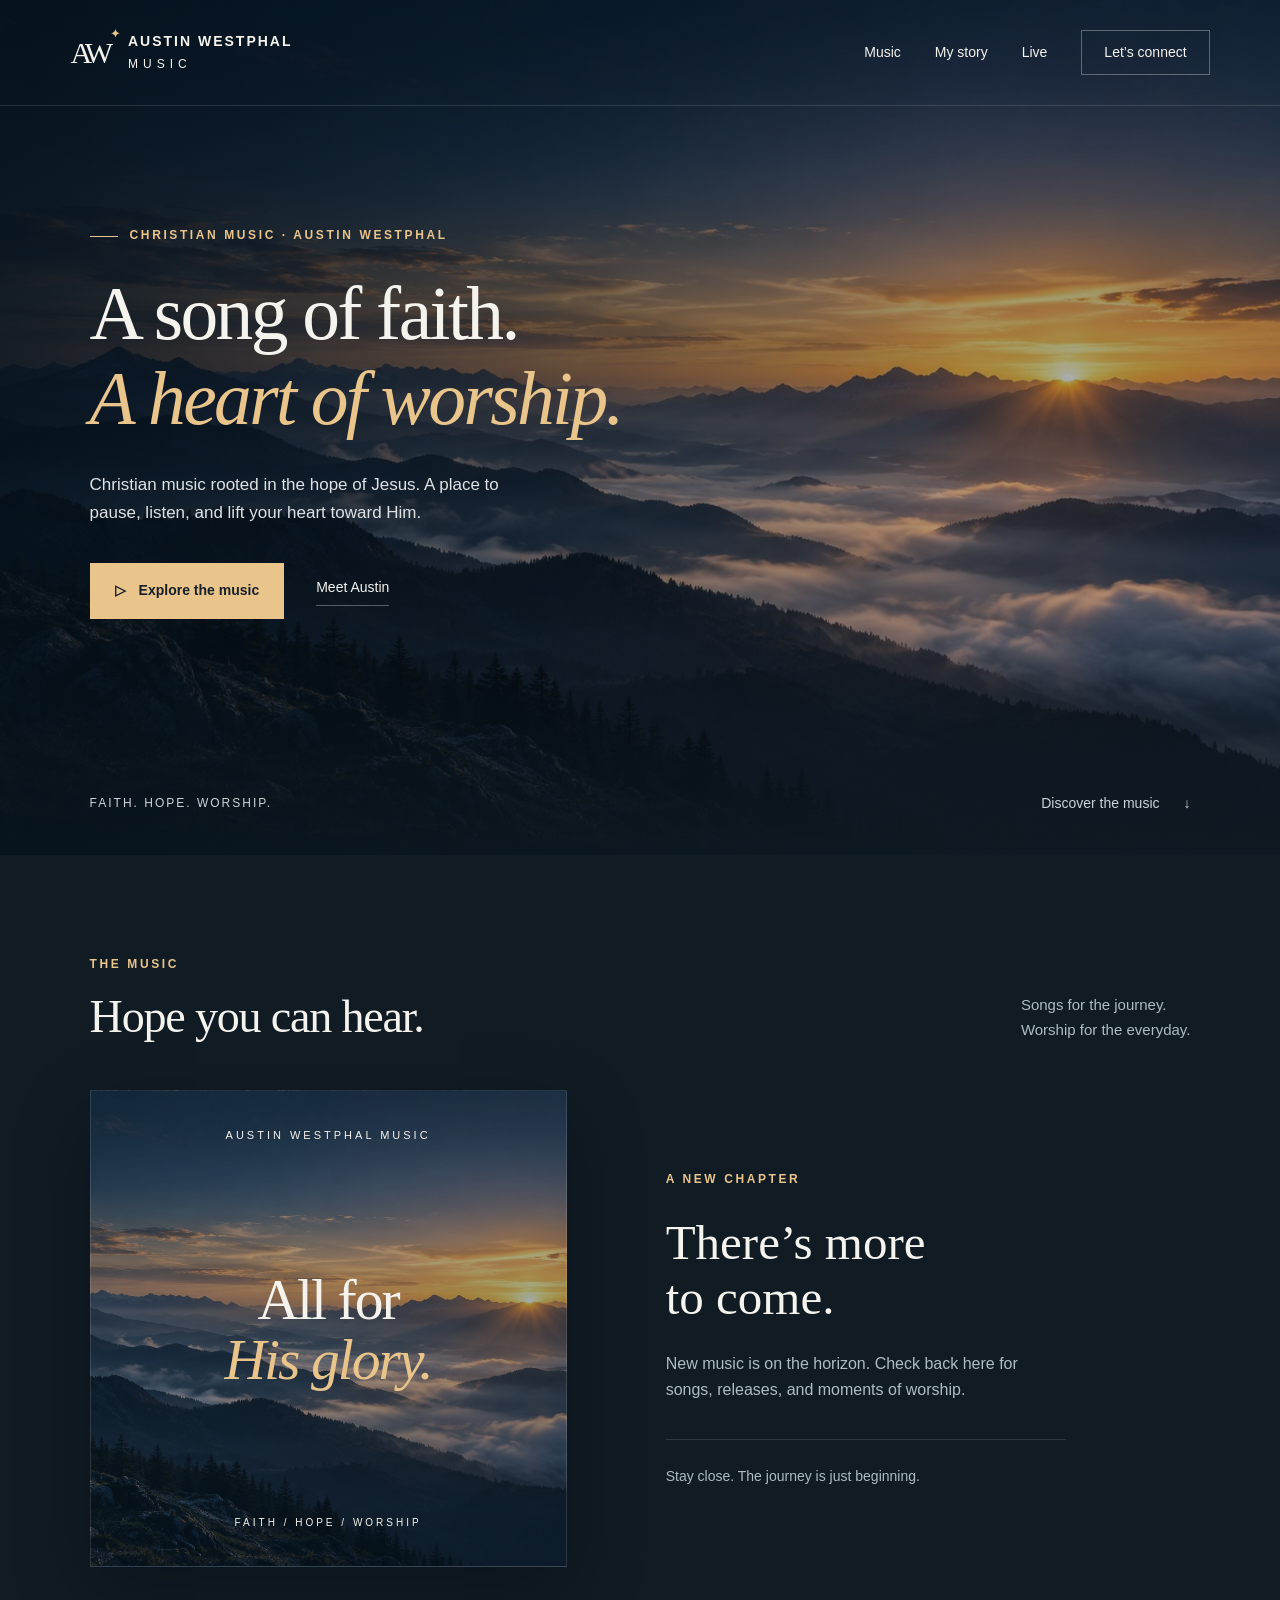
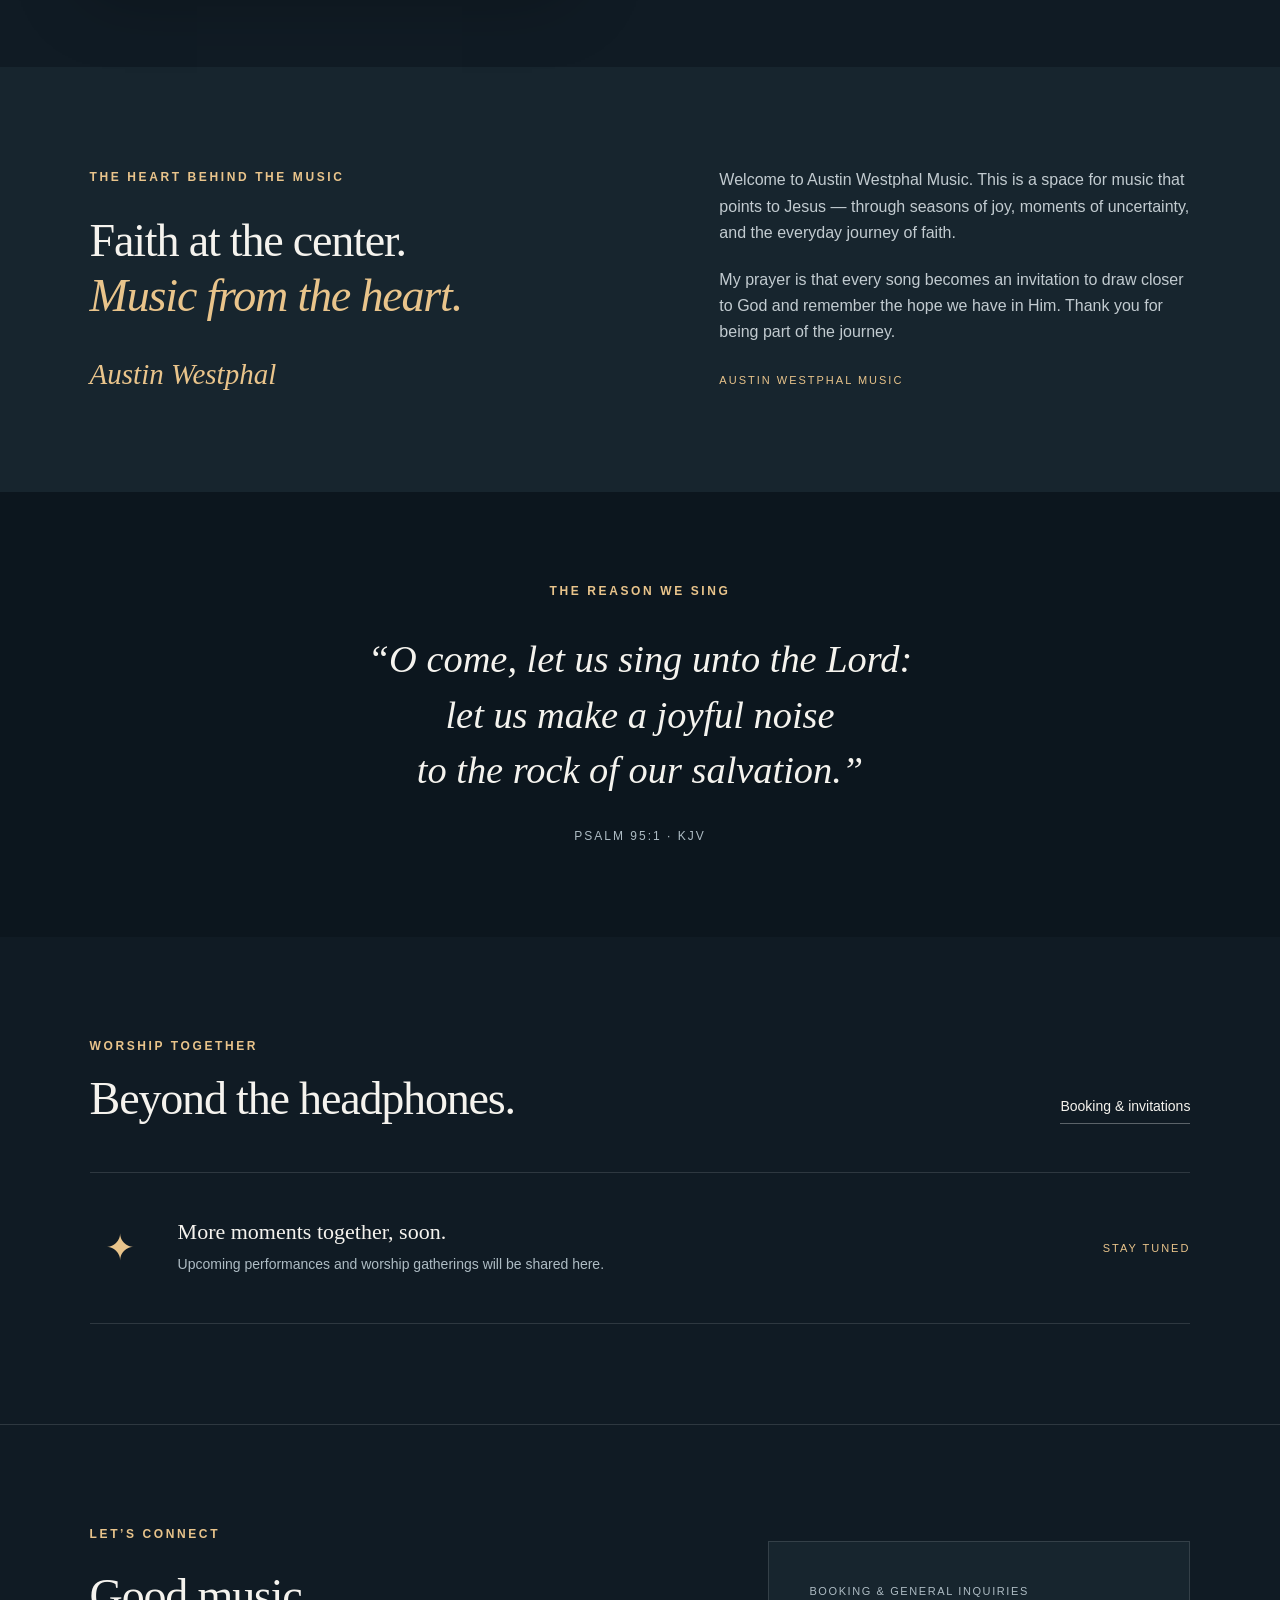
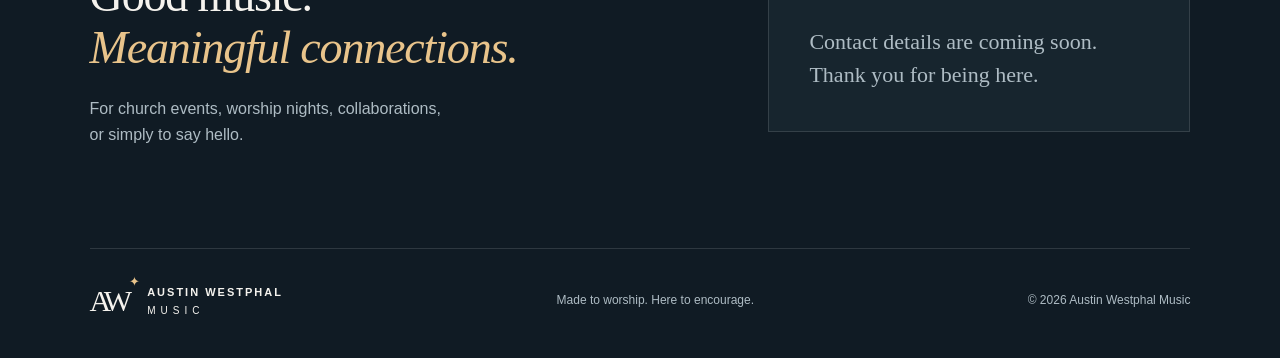
==== index.html @ ec4d600a "Publish Austin Westphal Music website" ====
<!doctype html>
<html lang="en"><head><meta charset="utf-8"><meta name="viewport" content="width=device-width, initial-scale=1"><meta name="theme-color" content="#101b24"><meta name="description" content="Austin Westphal Music — Christian music rooted in faith, hope, and worship. Listen to music, meet the artist, and connect."><title>Austin Westphal Music | Christian Music</title><link rel="icon" href="favicon.svg" type="image/svg+xml"><link rel="stylesheet" href="style.css"><script src="app.js" defer></script></head>
<body><a class="skip" href="#main">Skip to content</a>
<header><a class="brand" href="#home" aria-label="Austin Westphal Music home"><span class="monogram">AW<span>✦</span></span><span>AUSTIN WESTPHAL<small>MUSIC</small></span></a><button class="menu-button" aria-expanded="false" aria-controls="navigation">Menu</button><nav id="navigation" aria-label="Main navigation"><a href="#music">Music</a><a href="#story">My story</a><a href="#gatherings">Live</a><a href="#contact" class="nav-contact">Let’s connect</a></nav></header>
<main id="main"><section class="hero" id="home"><div class="hero-shade"></div><div class="hero-content"><p class="eyebrow"><span></span> CHRISTIAN MUSIC · AUSTIN WESTPHAL</p><h1 id="hero-title">A song of faith.<br><em>A heart of worship.</em></h1><p id="hero-description">Christian music rooted in the hope of Jesus. A place to pause, listen, and lift your heart toward Him.</p><div class="hero-actions"><a class="button gold" href="#music"><span aria-hidden="true">▷</span> Explore the music</a><a class="text-link" href="#story">Meet Austin</a></div></div><div class="hero-bottom"><span>FAITH. HOPE. WORSHIP.</span><a href="#music">Discover the music <span aria-hidden="true">↓</span></a></div></section>
<section class="music section" id="music"><div class="section-top"><div><p class="eyebrow">THE MUSIC</p><h2>Hope you can hear.</h2></div><p>Songs for the journey.<br>Worship for the everyday.</p></div><div class="music-feature"><div class="cover"><div class="cover-top">AUSTIN WESTPHAL MUSIC</div><div class="cover-center">All for<br><em>His glory.</em></div><div class="cover-bottom">FAITH / HOPE / WORSHIP</div></div><div class="music-detail"><p class="eyebrow">A NEW CHAPTER</p><h3>There’s more<br>to come.</h3><p id="music-intro">New music is on the horizon. Check back here for songs, releases, and moments of worship.</p><div id="streaming-links" class="platforms"></div><div id="song-list" class="song-list"></div><p id="music-empty" class="quiet-note">Stay close. The journey is just beginning.</p></div></div></section>
<section class="story section" id="story"><div class="story-heading"><p class="eyebrow">THE HEART BEHIND THE MUSIC</p><h2 id="about-title">Faith at the center.<br><em>Music from the heart.</em></h2><div class="signature">Austin Westphal</div></div><div class="story-copy"><p id="about-text">Welcome to Austin Westphal Music. This is a space for music that points to Jesus — through seasons of joy, moments of uncertainty, and the everyday journey of faith.</p><p id="about-second">My prayer is that every song becomes an invitation to draw closer to God and remember the hope we have in Him. Thank you for being part of the journey.</p><span class="story-label">AUSTIN WESTPHAL MUSIC</span></div></section>
<section class="scripture"><p class="eyebrow">THE REASON WE SING</p><blockquote>“O come, let us sing unto the Lord:<br>let us make a joyful noise<br>to the rock of our salvation.”</blockquote><p class="verse">PSALM 95:1 · KJV</p></section>
<section id="gatherings" class="section live"><div class="section-top"><div><p class="eyebrow">WORSHIP TOGETHER</p><h2>Beyond the headphones.</h2></div><a class="text-link" href="#contact">Booking &amp; invitations</a></div><div id="event-list"><div class="empty-event"><span class="event-icon" aria-hidden="true">✦</span><div><h3>More moments together, soon.</h3><p>Upcoming performances and worship gatherings will be shared here.</p></div><span class="event-status">STAY TUNED</span></div></div></section>
<section id="contact" class="contact section"><div><p class="eyebrow">LET’S CONNECT</p><h2>Good music.<br><em>Meaningful connections.</em></h2><p>For church events, worship nights, collaborations,<br class="desktop"> or simply to say hello.</p></div><div class="contact-card"><p>BOOKING &amp; GENERAL INQUIRIES</p><a id="email-link" class="button gold" hidden>Email Austin</a><p id="email-empty" class="contact-empty">Contact details are coming soon.<br>Thank you for being here.</p><div id="social-links" class="socials"></div></div></section></main>
<footer><a class="brand footer-brand" href="#home"><span class="monogram">AW<span>✦</span></span><span>AUSTIN WESTPHAL<small>MUSIC</small></span></a><p>Made to worship. Here to encourage.</p><span>© <span id="year"></span> Austin Westphal Music</span></footer><div id="config-error" role="status" hidden>Some content could not load. Please refresh the page.</div></body></html>
---- style.css ----
:root{--bg:#101b24;--panel:#17252e;--gold:#e9c48b;--text:#f5f3ee;--muted:#aebcc4;--line:#ffffff20}*{box-sizing:border-box}html{scroll-behavior:smooth;scroll-padding-top:95px}body{margin:0;background:var(--bg);color:var(--text);font:16px/1.65 Arial,Helvetica,sans-serif}a{color:inherit;text-decoration:none}button,a,input{touch-action:manipulation}a:focus-visible,button:focus-visible{outline:3px solid var(--gold);outline-offset:6px}h1,h2,h3,p{margin:0}h1,h2,h3{font-family:Georgia,'Times New Roman',serif;font-weight:400;line-height:1.12}em{font-weight:400;color:var(--gold)}.skip{position:fixed;top:-80px;z-index:20;background:var(--gold);color:var(--bg);padding:12px}.skip:focus{top:10px}header{position:absolute;top:0;left:0;width:100%;padding:30px 5.5%;display:flex;justify-content:space-between;align-items:center;z-index:3;border-bottom:1px solid var(--line)}.brand{display:flex;align-items:center;gap:15px;font-size:14px;line-height:1.4;letter-spacing:2px;font-weight:600}.brand small{display:block;font-size:12px;font-weight:400;letter-spacing:5px;margin-top:4px}.monogram{font:30px Georgia;letter-spacing:-5px;padding-right:5px;position:relative}.monogram span{position:absolute;font-size:13px;right:-8px;top:-10px;color:var(--gold);letter-spacing:0}nav{display:flex;gap:34px;align-items:center;font-size:14px}nav a:hover,.text-link:hover,.platforms a:hover,.socials a:hover{color:var(--gold)}.nav-contact{border:1px solid #ffffff50;padding:10px 22px}.menu-button{display:none;background:transparent;border:1px solid var(--line);color:var(--text);font:inherit;padding:8px 14px}.hero{min-height:790px;height:95vh;max-height:1050px;background:url('mountains.jpg') center 55%/cover;position:relative;display:flex;align-items:center}.hero-shade{position:absolute;inset:0;background:linear-gradient(90deg,rgba(6,18,28,.84),rgba(8,20,30,.27) 75%),linear-gradient(0deg,#101b24,transparent 25%,rgba(7,19,29,.25))}.hero-content{position:relative;margin:120px 7% 130px;width:750px;max-width:86%}.eyebrow{font-size:12px;letter-spacing:2.6px;font-weight:600;color:var(--gold);margin-bottom:26px}.hero .eyebrow{display:flex;align-items:center;gap:12px}.hero .eyebrow span{height:1px;width:28px;background:var(--gold)}h1{font-size:clamp(54px,5.9vw,89px);letter-spacing:-2.6px}.hero-content>p:not(.eyebrow){max-width:430px;margin-top:30px;color:#dee2e5;font-size:17px}.hero-actions{display:flex;gap:32px;align-items:center;margin-top:36px}.button{display:inline-flex;align-items:center;justify-content:center;gap:13px;padding:15px 24px;font-size:14px;font-weight:600;border:1px solid transparent}.gold{background:var(--gold);color:#172029}.gold:hover{background:#f3d5a6}.text-link{font-size:14px;border-bottom:1px solid #ffffff50;padding-bottom:5px}.hero-bottom{position:absolute;bottom:40px;left:7%;right:7%;display:flex;justify-content:space-between;align-items:center;font-size:12px;letter-spacing:2px;color:#ccd3d8}.hero-bottom a{letter-spacing:0;font-size:14px}.hero-bottom a span{margin-left:20px}.section{padding:100px 7%}.section-top{display:flex;align-items:flex-end;justify-content:space-between;gap:30px;margin-bottom:48px}.section-top .eyebrow{margin-bottom:16px}h2{font-size:clamp(36px,3.6vw,54px);letter-spacing:-1.2px}.section-top>p{color:var(--muted);font-size:15px}.music-feature{display:grid;grid-template-columns:1fr 1.1fr;gap:9%;align-items:center}.cover{aspect-ratio:1;max-width:520px;background:linear-gradient(0deg,#09203280,#263b4550),url('mountains.jpg') 60% center/cover;display:flex;flex-direction:column;justify-content:space-between;padding:35px;text-align:center;border:1px solid #ffffff20;box-shadow:0 26px 70px #0004}.cover-top,.cover-bottom{font-size:11px;letter-spacing:3px}.cover-center{font:clamp(42px,4.5vw,68px)/1.04 Georgia;letter-spacing:-2px}.cover-bottom{font-size:10px}.music-detail h3{font-size:49px;margin-bottom:25px}.music-detail>p:not(.eyebrow){color:var(--muted);max-width:400px}.platforms{display:flex;gap:12px;flex-wrap:wrap;margin-top:25px}.platforms:empty{display:none}.platforms a{border:1px solid var(--line);padding:10px 15px;font-size:14px}.quiet-note{margin-top:35px;font-size:14px;padding-top:25px;border-top:1px solid var(--line)}.story{background:var(--panel);display:grid;grid-template-columns:1.15fr 1fr;gap:8%;align-items:center}.story .eyebrow{margin-bottom:25px}.story h2{line-height:1.2}.signature{font:italic 29px Georgia;margin-top:35px;color:var(--gold)}.story-copy p{color:#c2cbd0;margin-bottom:20px}.story-label{font-size:11px;letter-spacing:2px;color:var(--gold)}.scripture{text-align:center;padding:90px 7%;background:#0c161e}.scripture .eyebrow{margin-bottom:30px}.scripture blockquote{font:italic clamp(25px,3vw,42px)/1.45 Georgia;margin:0}.verse{font-size:12px;letter-spacing:2px;color:var(--muted);margin-top:28px}.live{border-bottom:1px solid var(--line)}.empty-event,.event{border-top:1px solid var(--line);border-bottom:1px solid var(--line);display:flex;align-items:center;gap:28px;padding:30px 0}.event-icon{font-size:36px;color:var(--gold);padding:15px}.empty-event h3,.event h3{font:22px Georgia;margin-bottom:8px}.empty-event p,.event p{font-size:14px;color:var(--muted)}.event-status{font-size:11px;letter-spacing:2px;color:var(--gold);margin-left:auto;white-space:nowrap}.contact{display:grid;grid-template-columns:1.4fr 1fr;gap:8%;align-items:center}.contact h2{margin-bottom:22px}.contact>div>p:not(.eyebrow){color:var(--muted)}.contact-card{padding:40px;border:1px solid var(--line);background:var(--panel)}.contact-card>p:first-child{font-size:11px;letter-spacing:1.6px;margin-bottom:25px;color:var(--gold)}.contact-empty{font:22px/1.5 Georgia;color:var(--text)}.socials{display:flex;gap:20px;flex-wrap:wrap;margin-top:25px;font-size:14px}.socials:empty{display:none}footer{margin:0 7%;padding:35px 0 40px;border-top:1px solid var(--line);display:flex;align-items:center;justify-content:space-between;gap:25px;color:var(--muted)}footer p,footer>span{font-size:12px}footer .brand{color:var(--text);font-size:11px}footer .brand small{font-size:10px}.song-list{margin-top:25px}.song{border-top:1px solid var(--line);padding:20px 0}.song h4{margin:0 0 4px;font-size:17px}.song small{color:var(--muted)}audio{width:100%;margin-top:12px;min-width:0}.song>a{display:inline-block;margin:12px 0;font-size:14px;border-bottom:1px solid var(--gold)}[hidden]{display:none!important}#config-error{padding:12px;text-align:center;background:#453528;font-size:14px}@media(prefers-reduced-motion:reduce){html{scroll-behavior:auto}}@media(max-width:800px){header{padding:24px 6%}.brand{font-size:11px;gap:12px}.brand small{font-size:10px}.menu-button{display:block;font-size:14px}nav{display:none;position:absolute;top:95px;left:6%;right:6%;padding:22px;background:#101b24;border:1px solid var(--line);flex-direction:column;align-items:stretch;gap:18px}nav.open{display:flex}.nav-contact{text-align:center}.hero{min-height:720px;height:90vh;background-position:60% center}.hero-content{margin:130px 7% 120px}h1{font-size:clamp(48px,8.4vw,67px);letter-spacing:-1.5px}.hero .eyebrow{font-size:10px;letter-spacing:1.4px}.hero-content>p:not(.eyebrow){font-size:16px}.hero-bottom>span{display:none}.hero-bottom{bottom:32px}.section{padding:65px 7%}.section-top{align-items:flex-start;flex-direction:column;gap:20px;margin-bottom:32px}.music-feature,.story,.contact{grid-template-columns:1fr;gap:40px}.cover{width:100%;max-width:470px}.cover-center{font-size:62px}.music-detail h3{font-size:39px}.story-copy{max-width:600px}.scripture{padding:65px 7%}.empty-event,.event{gap:12px;flex-wrap:wrap}.event-icon{padding:5px}.empty-event>div{flex:1;min-width:200px}.event-status{margin-left:55px}.contact-card{padding:28px}.desktop{display:none}footer{align-items:flex-start;flex-direction:column;gap:20px}.hero-actions{gap:22px}.button{padding:14px 18px}}@media(max-width:380px){.hero-actions{align-items:flex-start;flex-direction:column;gap:18px}.hero{min-height:790px}.hero .eyebrow{letter-spacing:0.5px}h1{font-size:43px}.cover-center{font-size:49px}}
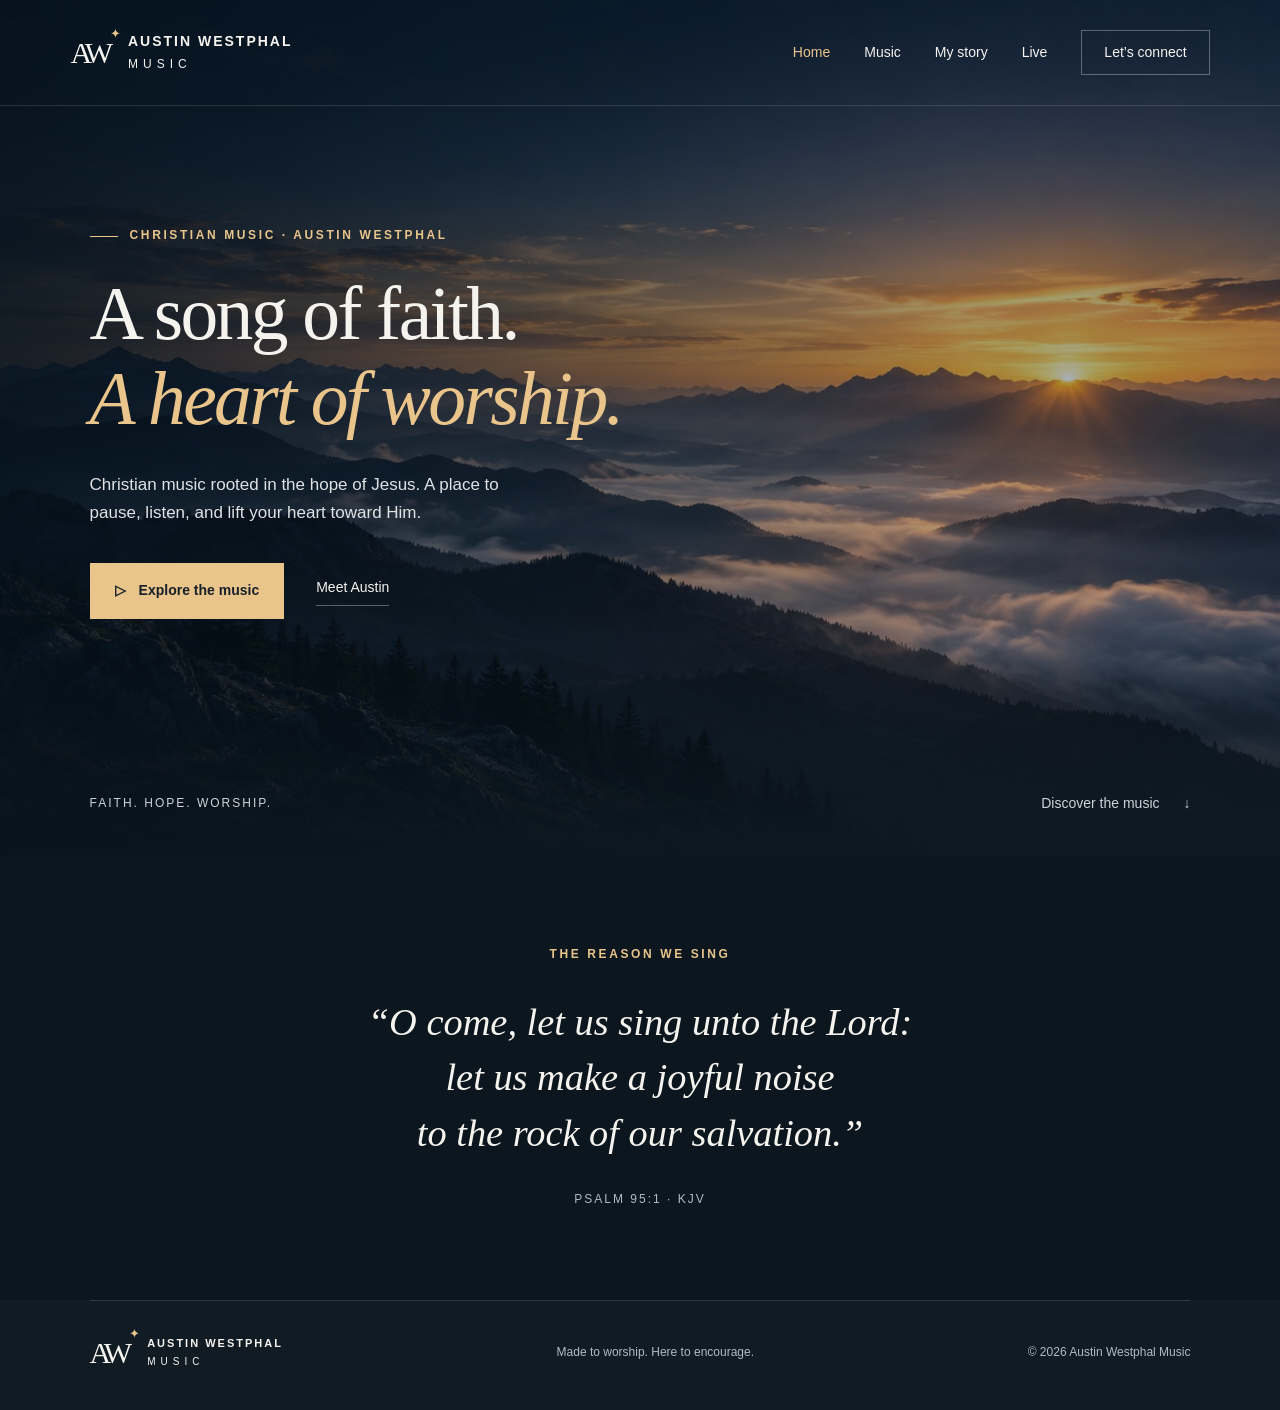
==== commit c13445f3: "Move navigation sections to separate pages" ====
--- a/index.html
+++ b/index.html
@@ -1,11 +1,6 @@
 <!doctype html>
 <html lang="en"><head><meta charset="utf-8"><meta name="viewport" content="width=device-width, initial-scale=1"><meta name="theme-color" content="#101b24"><meta name="description" content="Austin Westphal Music — Christian music rooted in faith, hope, and worship. Listen to music, meet the artist, and connect."><title>Austin Westphal Music | Christian Music</title><link rel="icon" href="favicon.svg" type="image/svg+xml"><link rel="stylesheet" href="style.css"><script src="app.js" defer></script></head>
 <body><a class="skip" href="#main">Skip to content</a>
-<header><a class="brand" href="#home" aria-label="Austin Westphal Music home"><span class="monogram">AW<span>✦</span></span><span>AUSTIN WESTPHAL<small>MUSIC</small></span></a><button class="menu-button" aria-expanded="false" aria-controls="navigation">Menu</button><nav id="navigation" aria-label="Main navigation"><a href="#music">Music</a><a href="#story">My story</a><a href="#gatherings">Live</a><a href="#contact" class="nav-contact">Let’s connect</a></nav></header>
-<main id="main"><section class="hero" id="home"><div class="hero-shade"></div><div class="hero-content"><p class="eyebrow"><span></span> CHRISTIAN MUSIC · AUSTIN WESTPHAL</p><h1 id="hero-title">A song of faith.<br><em>A heart of worship.</em></h1><p id="hero-description">Christian music rooted in the hope of Jesus. A place to pause, listen, and lift your heart toward Him.</p><div class="hero-actions"><a class="button gold" href="#music"><span aria-hidden="true">▷</span> Explore the music</a><a class="text-link" href="#story">Meet Austin</a></div></div><div class="hero-bottom"><span>FAITH. HOPE. WORSHIP.</span><a href="#music">Discover the music <span aria-hidden="true">↓</span></a></div></section>
-<section class="music section" id="music"><div class="section-top"><div><p class="eyebrow">THE MUSIC</p><h2>Hope you can hear.</h2></div><p>Songs for the journey.<br>Worship for the everyday.</p></div><div class="music-feature"><div class="cover"><div class="cover-top">AUSTIN WESTPHAL MUSIC</div><div class="cover-center">All for<br><em>His glory.</em></div><div class="cover-bottom">FAITH / HOPE / WORSHIP</div></div><div class="music-detail"><p class="eyebrow">A NEW CHAPTER</p><h3>There’s more<br>to come.</h3><p id="music-intro">New music is on the horizon. Check back here for songs, releases, and moments of worship.</p><div id="streaming-links" class="platforms"></div><div id="song-list" class="song-list"></div><p id="music-empty" class="quiet-note">Stay close. The journey is just beginning.</p></div></div></section>
-<section class="story section" id="story"><div class="story-heading"><p class="eyebrow">THE HEART BEHIND THE MUSIC</p><h2 id="about-title">Faith at the center.<br><em>Music from the heart.</em></h2><div class="signature">Austin Westphal</div></div><div class="story-copy"><p id="about-text">Welcome to Austin Westphal Music. This is a space for music that points to Jesus — through seasons of joy, moments of uncertainty, and the everyday journey of faith.</p><p id="about-second">My prayer is that every song becomes an invitation to draw closer to God and remember the hope we have in Him. Thank you for being part of the journey.</p><span class="story-label">AUSTIN WESTPHAL MUSIC</span></div></section>
-<section class="scripture"><p class="eyebrow">THE REASON WE SING</p><blockquote>“O come, let us sing unto the Lord:<br>let us make a joyful noise<br>to the rock of our salvation.”</blockquote><p class="verse">PSALM 95:1 · KJV</p></section>
-<section id="gatherings" class="section live"><div class="section-top"><div><p class="eyebrow">WORSHIP TOGETHER</p><h2>Beyond the headphones.</h2></div><a class="text-link" href="#contact">Booking &amp; invitations</a></div><div id="event-list"><div class="empty-event"><span class="event-icon" aria-hidden="true">✦</span><div><h3>More moments together, soon.</h3><p>Upcoming performances and worship gatherings will be shared here.</p></div><span class="event-status">STAY TUNED</span></div></div></section>
-<section id="contact" class="contact section"><div><p class="eyebrow">LET’S CONNECT</p><h2>Good music.<br><em>Meaningful connections.</em></h2><p>For church events, worship nights, collaborations,<br class="desktop"> or simply to say hello.</p></div><div class="contact-card"><p>BOOKING &amp; GENERAL INQUIRIES</p><a id="email-link" class="button gold" hidden>Email Austin</a><p id="email-empty" class="contact-empty">Contact details are coming soon.<br>Thank you for being here.</p><div id="social-links" class="socials"></div></div></section></main>
-<footer><a class="brand footer-brand" href="#home"><span class="monogram">AW<span>✦</span></span><span>AUSTIN WESTPHAL<small>MUSIC</small></span></a><p>Made to worship. Here to encourage.</p><span>© <span id="year"></span> Austin Westphal Music</span></footer><div id="config-error" role="status" hidden>Some content could not load. Please refresh the page.</div></body></html>
+<header><a class="brand" href="index.html" aria-label="Austin Westphal Music home"><span class="monogram">AW<span>✦</span></span><span>AUSTIN WESTPHAL<small>MUSIC</small></span></a><button class="menu-button" aria-expanded="false" aria-controls="navigation">Menu</button><nav id="navigation" aria-label="Main navigation"><a aria-current="page" href="index.html">Home</a><a href="music.html">Music</a><a href="story.html">My story</a><a href="live.html">Live</a><a href="contact.html" class="nav-contact">Let’s connect</a></nav></header>
+<main id="main"><section class="hero" id="home"><div class="hero-shade"></div><div class="hero-content"><p class="eyebrow"><span></span> CHRISTIAN MUSIC · AUSTIN WESTPHAL</p><h1 id="hero-title">A song of faith.<br><em>A heart of worship.</em></h1><p id="hero-description">Christian music rooted in the hope of Jesus. A place to pause, listen, and lift your heart toward Him.</p><div class="hero-actions"><a class="button gold" href="music.html"><span aria-hidden="true">▷</span> Explore the music</a><a class="text-link" href="story.html">Meet Austin</a></div></div><div class="hero-bottom"><span>FAITH. HOPE. WORSHIP.</span><a href="music.html">Discover the music <span aria-hidden="true">↓</span></a></div></section><section class="scripture"><p class="eyebrow">THE REASON WE SING</p><blockquote>“O come, let us sing unto the Lord:<br>let us make a joyful noise<br>to the rock of our salvation.”</blockquote><p class="verse">PSALM 95:1 · KJV</p></section></main>
+<footer><a class="brand footer-brand" href="index.html"><span class="monogram">AW<span>✦</span></span><span>AUSTIN WESTPHAL<small>MUSIC</small></span></a><p>Made to worship. Here to encourage.</p><span>© <span id="year"></span> Austin Westphal Music</span></footer><div id="config-error" role="status" hidden>Some content could not load. Please refresh the page.</div></body></html>
--- a/style.css
+++ b/style.css
@@ -1 +1,2 @@
 :root{--bg:#101b24;--panel:#17252e;--gold:#e9c48b;--text:#f5f3ee;--muted:#aebcc4;--line:#ffffff20}*{box-sizing:border-box}html{scroll-behavior:smooth;scroll-padding-top:95px}body{margin:0;background:var(--bg);color:var(--text);font:16px/1.65 Arial,Helvetica,sans-serif}a{color:inherit;text-decoration:none}button,a,input{touch-action:manipulation}a:focus-visible,button:focus-visible{outline:3px solid var(--gold);outline-offset:6px}h1,h2,h3,p{margin:0}h1,h2,h3{font-family:Georgia,'Times New Roman',serif;font-weight:400;line-height:1.12}em{font-weight:400;color:var(--gold)}.skip{position:fixed;top:-80px;z-index:20;background:var(--gold);color:var(--bg);padding:12px}.skip:focus{top:10px}header{position:absolute;top:0;left:0;width:100%;padding:30px 5.5%;display:flex;justify-content:space-between;align-items:center;z-index:3;border-bottom:1px solid var(--line)}.brand{display:flex;align-items:center;gap:15px;font-size:14px;line-height:1.4;letter-spacing:2px;font-weight:600}.brand small{display:block;font-size:12px;font-weight:400;letter-spacing:5px;margin-top:4px}.monogram{font:30px Georgia;letter-spacing:-5px;padding-right:5px;position:relative}.monogram span{position:absolute;font-size:13px;right:-8px;top:-10px;color:var(--gold);letter-spacing:0}nav{display:flex;gap:34px;align-items:center;font-size:14px}nav a:hover,.text-link:hover,.platforms a:hover,.socials a:hover{color:var(--gold)}.nav-contact{border:1px solid #ffffff50;padding:10px 22px}.menu-button{display:none;background:transparent;border:1px solid var(--line);color:var(--text);font:inherit;padding:8px 14px}.hero{min-height:790px;height:95vh;max-height:1050px;background:url('mountains.jpg') center 55%/cover;position:relative;display:flex;align-items:center}.hero-shade{position:absolute;inset:0;background:linear-gradient(90deg,rgba(6,18,28,.84),rgba(8,20,30,.27) 75%),linear-gradient(0deg,#101b24,transparent 25%,rgba(7,19,29,.25))}.hero-content{position:relative;margin:120px 7% 130px;width:750px;max-width:86%}.eyebrow{font-size:12px;letter-spacing:2.6px;font-weight:600;color:var(--gold);margin-bottom:26px}.hero .eyebrow{display:flex;align-items:center;gap:12px}.hero .eyebrow span{height:1px;width:28px;background:var(--gold)}h1{font-size:clamp(54px,5.9vw,89px);letter-spacing:-2.6px}.hero-content>p:not(.eyebrow){max-width:430px;margin-top:30px;color:#dee2e5;font-size:17px}.hero-actions{display:flex;gap:32px;align-items:center;margin-top:36px}.button{display:inline-flex;align-items:center;justify-content:center;gap:13px;padding:15px 24px;font-size:14px;font-weight:600;border:1px solid transparent}.gold{background:var(--gold);color:#172029}.gold:hover{background:#f3d5a6}.text-link{font-size:14px;border-bottom:1px solid #ffffff50;padding-bottom:5px}.hero-bottom{position:absolute;bottom:40px;left:7%;right:7%;display:flex;justify-content:space-between;align-items:center;font-size:12px;letter-spacing:2px;color:#ccd3d8}.hero-bottom a{letter-spacing:0;font-size:14px}.hero-bottom a span{margin-left:20px}.section{padding:100px 7%}.section-top{display:flex;align-items:flex-end;justify-content:space-between;gap:30px;margin-bottom:48px}.section-top .eyebrow{margin-bottom:16px}h2{font-size:clamp(36px,3.6vw,54px);letter-spacing:-1.2px}.section-top>p{color:var(--muted);font-size:15px}.music-feature{display:grid;grid-template-columns:1fr 1.1fr;gap:9%;align-items:center}.cover{aspect-ratio:1;max-width:520px;background:linear-gradient(0deg,#09203280,#263b4550),url('mountains.jpg') 60% center/cover;display:flex;flex-direction:column;justify-content:space-between;padding:35px;text-align:center;border:1px solid #ffffff20;box-shadow:0 26px 70px #0004}.cover-top,.cover-bottom{font-size:11px;letter-spacing:3px}.cover-center{font:clamp(42px,4.5vw,68px)/1.04 Georgia;letter-spacing:-2px}.cover-bottom{font-size:10px}.music-detail h3{font-size:49px;margin-bottom:25px}.music-detail>p:not(.eyebrow){color:var(--muted);max-width:400px}.platforms{display:flex;gap:12px;flex-wrap:wrap;margin-top:25px}.platforms:empty{display:none}.platforms a{border:1px solid var(--line);padding:10px 15px;font-size:14px}.quiet-note{margin-top:35px;font-size:14px;padding-top:25px;border-top:1px solid var(--line)}.story{background:var(--panel);display:grid;grid-template-columns:1.15fr 1fr;gap:8%;align-items:center}.story .eyebrow{margin-bottom:25px}.story h2{line-height:1.2}.signature{font:italic 29px Georgia;margin-top:35px;color:var(--gold)}.story-copy p{color:#c2cbd0;margin-bottom:20px}.story-label{font-size:11px;letter-spacing:2px;color:var(--gold)}.scripture{text-align:center;padding:90px 7%;background:#0c161e}.scripture .eyebrow{margin-bottom:30px}.scripture blockquote{font:italic clamp(25px,3vw,42px)/1.45 Georgia;margin:0}.verse{font-size:12px;letter-spacing:2px;color:var(--muted);margin-top:28px}.live{border-bottom:1px solid var(--line)}.empty-event,.event{border-top:1px solid var(--line);border-bottom:1px solid var(--line);display:flex;align-items:center;gap:28px;padding:30px 0}.event-icon{font-size:36px;color:var(--gold);padding:15px}.empty-event h3,.event h3{font:22px Georgia;margin-bottom:8px}.empty-event p,.event p{font-size:14px;color:var(--muted)}.event-status{font-size:11px;letter-spacing:2px;color:var(--gold);margin-left:auto;white-space:nowrap}.contact{display:grid;grid-template-columns:1.4fr 1fr;gap:8%;align-items:center}.contact h2{margin-bottom:22px}.contact>div>p:not(.eyebrow){color:var(--muted)}.contact-card{padding:40px;border:1px solid var(--line);background:var(--panel)}.contact-card>p:first-child{font-size:11px;letter-spacing:1.6px;margin-bottom:25px;color:var(--gold)}.contact-empty{font:22px/1.5 Georgia;color:var(--text)}.socials{display:flex;gap:20px;flex-wrap:wrap;margin-top:25px;font-size:14px}.socials:empty{display:none}footer{margin:0 7%;padding:35px 0 40px;border-top:1px solid var(--line);display:flex;align-items:center;justify-content:space-between;gap:25px;color:var(--muted)}footer p,footer>span{font-size:12px}footer .brand{color:var(--text);font-size:11px}footer .brand small{font-size:10px}.song-list{margin-top:25px}.song{border-top:1px solid var(--line);padding:20px 0}.song h4{margin:0 0 4px;font-size:17px}.song small{color:var(--muted)}audio{width:100%;margin-top:12px;min-width:0}.song>a{display:inline-block;margin:12px 0;font-size:14px;border-bottom:1px solid var(--gold)}[hidden]{display:none!important}#config-error{padding:12px;text-align:center;background:#453528;font-size:14px}@media(prefers-reduced-motion:reduce){html{scroll-behavior:auto}}@media(max-width:800px){header{padding:24px 6%}.brand{font-size:11px;gap:12px}.brand small{font-size:10px}.menu-button{display:block;font-size:14px}nav{display:none;position:absolute;top:95px;left:6%;right:6%;padding:22px;background:#101b24;border:1px solid var(--line);flex-direction:column;align-items:stretch;gap:18px}nav.open{display:flex}.nav-contact{text-align:center}.hero{min-height:720px;height:90vh;background-position:60% center}.hero-content{margin:130px 7% 120px}h1{font-size:clamp(48px,8.4vw,67px);letter-spacing:-1.5px}.hero .eyebrow{font-size:10px;letter-spacing:1.4px}.hero-content>p:not(.eyebrow){font-size:16px}.hero-bottom>span{display:none}.hero-bottom{bottom:32px}.section{padding:65px 7%}.section-top{align-items:flex-start;flex-direction:column;gap:20px;margin-bottom:32px}.music-feature,.story,.contact{grid-template-columns:1fr;gap:40px}.cover{width:100%;max-width:470px}.cover-center{font-size:62px}.music-detail h3{font-size:39px}.story-copy{max-width:600px}.scripture{padding:65px 7%}.empty-event,.event{gap:12px;flex-wrap:wrap}.event-icon{padding:5px}.empty-event>div{flex:1;min-width:200px}.event-status{margin-left:55px}.contact-card{padding:28px}.desktop{display:none}footer{align-items:flex-start;flex-direction:column;gap:20px}.hero-actions{gap:22px}.button{padding:14px 18px}}@media(max-width:380px){.hero-actions{align-items:flex-start;flex-direction:column;gap:18px}.hero{min-height:790px}.hero .eyebrow{letter-spacing:0.5px}h1{font-size:43px}.cover-center{font-size:49px}}
+nav a[aria-current="page"]{color:var(--gold)}.inner-page header{position:relative;background:#0c161e}.inner-page main{min-height:65vh}.inner-page .page-title{font-size:clamp(36px,3.6vw,54px);letter-spacing:-1.2px;line-height:1.2}.inner-page .story,.inner-page .contact{min-height:65vh}.inner-page .live{min-height:65vh}.inner-page .music{padding-top:75px}@media(max-width:800px){.inner-page nav{top:91px;z-index:5}.inner-page .music{padding-top:60px}.inner-page .page-title{font-size:36px;letter-spacing:-1px}}
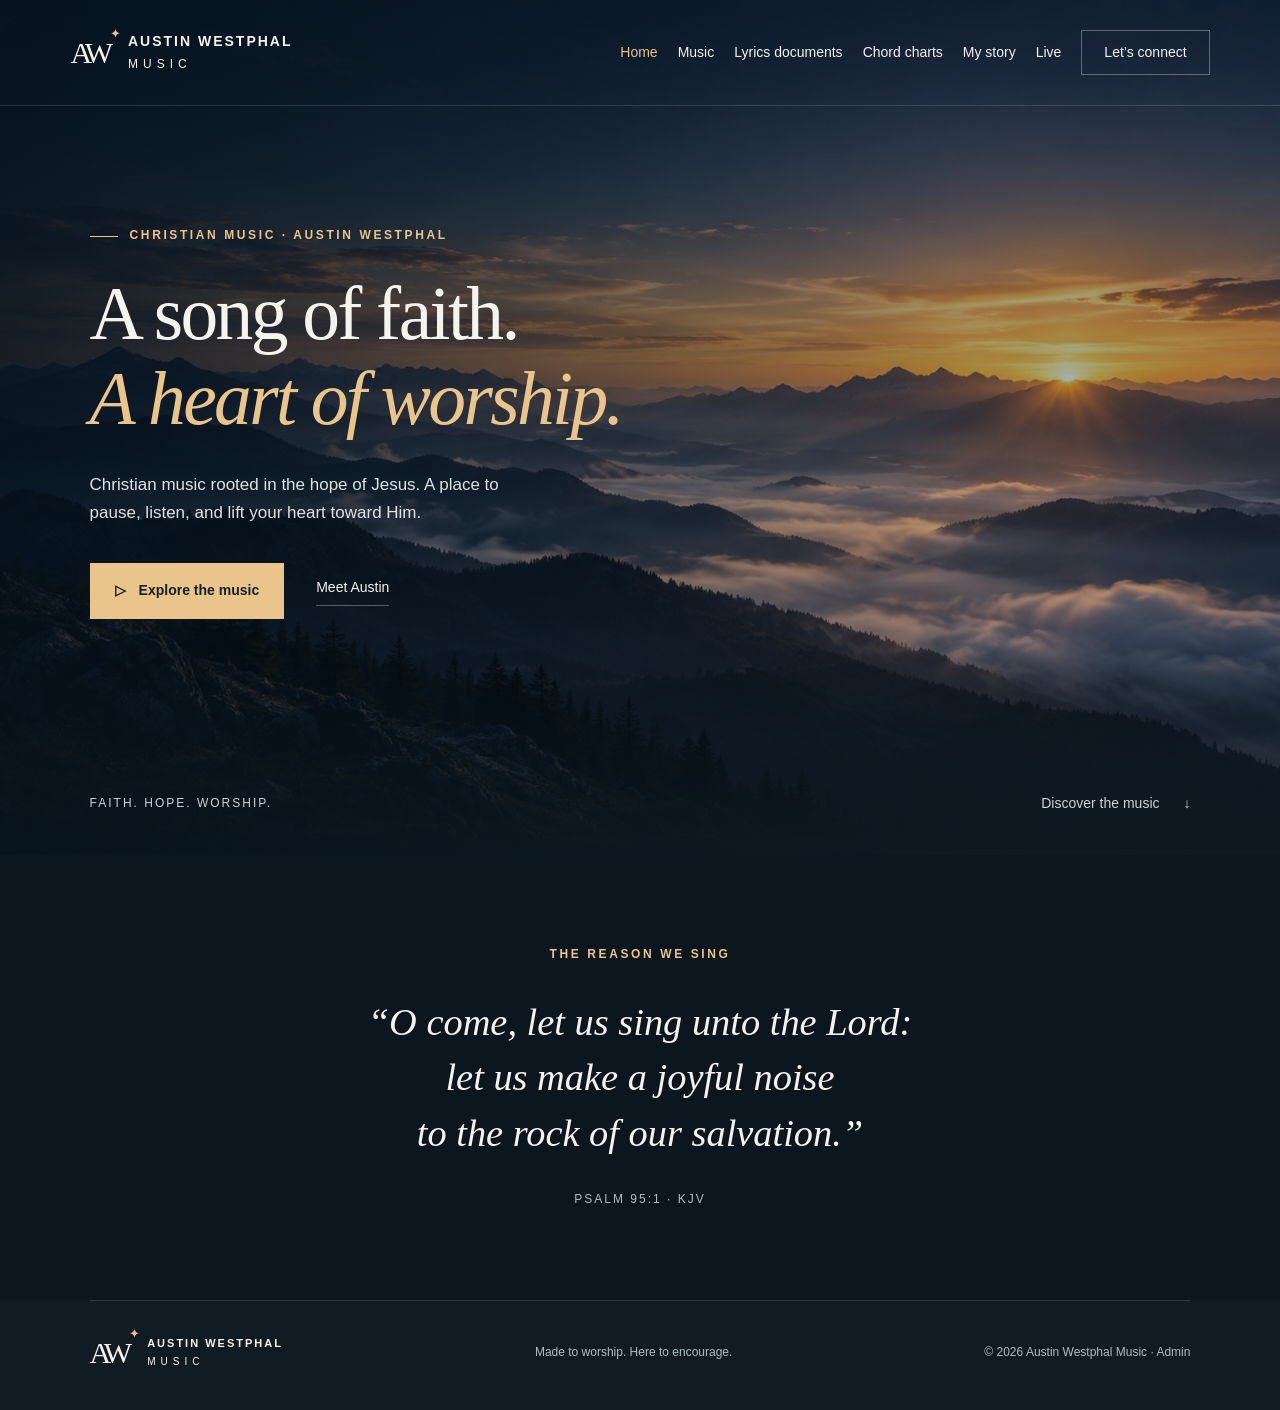
==== commit 949948e6: "Add lyrics, chord charts, and GitHub-connected artist admin" ====
--- a/index.html
+++ b/index.html
@@ -1,6 +1,6 @@
 <!doctype html>
-<html lang="en"><head><meta charset="utf-8"><meta name="viewport" content="width=device-width, initial-scale=1"><meta name="theme-color" content="#101b24"><meta name="description" content="Austin Westphal Music — Christian music rooted in faith, hope, and worship. Listen to music, meet the artist, and connect."><title>Austin Westphal Music | Christian Music</title><link rel="icon" href="favicon.svg" type="image/svg+xml"><link rel="stylesheet" href="style.css"><script src="app.js" defer></script></head>
+<html lang="en"><head><meta charset="utf-8"><meta name="viewport" content="width=device-width, initial-scale=1"><meta name="theme-color" content="#101b24"><meta name="description" content="Austin Westphal Music — Christian music rooted in faith, hope, and worship. Listen to music, meet the artist, and connect."><title>Austin Westphal Music | Christian Music</title><link rel="icon" href="favicon.svg" type="image/svg+xml"><link rel="stylesheet" href="style.css?v=3"><script src="app.js?v=3" defer></script></head>
 <body><a class="skip" href="#main">Skip to content</a>
-<header><a class="brand" href="index.html" aria-label="Austin Westphal Music home"><span class="monogram">AW<span>✦</span></span><span>AUSTIN WESTPHAL<small>MUSIC</small></span></a><button class="menu-button" aria-expanded="false" aria-controls="navigation">Menu</button><nav id="navigation" aria-label="Main navigation"><a aria-current="page" href="index.html">Home</a><a href="music.html">Music</a><a href="story.html">My story</a><a href="live.html">Live</a><a href="contact.html" class="nav-contact">Let’s connect</a></nav></header>
+<header><a class="brand" href="index.html" aria-label="Austin Westphal Music home"><span class="monogram">AW<span>✦</span></span><span>AUSTIN WESTPHAL<small>MUSIC</small></span></a><button class="menu-button" aria-expanded="false" aria-controls="navigation">Menu</button><nav id="navigation" aria-label="Main navigation"><a aria-current="page" href="index.html">Home</a><a href="music.html">Music</a><a href="lyrics.html">Lyrics documents</a><a href="chords.html">Chord charts</a><a href="story.html">My story</a><a href="live.html">Live</a><a href="contact.html" class="nav-contact">Let’s connect</a></nav></header>
 <main id="main"><section class="hero" id="home"><div class="hero-shade"></div><div class="hero-content"><p class="eyebrow"><span></span> CHRISTIAN MUSIC · AUSTIN WESTPHAL</p><h1 id="hero-title">A song of faith.<br><em>A heart of worship.</em></h1><p id="hero-description">Christian music rooted in the hope of Jesus. A place to pause, listen, and lift your heart toward Him.</p><div class="hero-actions"><a class="button gold" href="music.html"><span aria-hidden="true">▷</span> Explore the music</a><a class="text-link" href="story.html">Meet Austin</a></div></div><div class="hero-bottom"><span>FAITH. HOPE. WORSHIP.</span><a href="music.html">Discover the music <span aria-hidden="true">↓</span></a></div></section><section class="scripture"><p class="eyebrow">THE REASON WE SING</p><blockquote>“O come, let us sing unto the Lord:<br>let us make a joyful noise<br>to the rock of our salvation.”</blockquote><p class="verse">PSALM 95:1 · KJV</p></section></main>
-<footer><a class="brand footer-brand" href="index.html"><span class="monogram">AW<span>✦</span></span><span>AUSTIN WESTPHAL<small>MUSIC</small></span></a><p>Made to worship. Here to encourage.</p><span>© <span id="year"></span> Austin Westphal Music</span></footer><div id="config-error" role="status" hidden>Some content could not load. Please refresh the page.</div></body></html>
+<footer><a class="brand footer-brand" href="index.html"><span class="monogram">AW<span>✦</span></span><span>AUSTIN WESTPHAL<small>MUSIC</small></span></a><p>Made to worship. Here to encourage.</p><span>© <span id="year"></span> Austin Westphal Music · <a href="admin.html">Admin</a></span></footer><div id="config-error" role="status" hidden>Some content could not load. Please refresh the page.</div></body></html>
--- a/style.css
+++ b/style.css
@@ -1,2 +1,4 @@
 :root{--bg:#101b24;--panel:#17252e;--gold:#e9c48b;--text:#f5f3ee;--muted:#aebcc4;--line:#ffffff20}*{box-sizing:border-box}html{scroll-behavior:smooth;scroll-padding-top:95px}body{margin:0;background:var(--bg);color:var(--text);font:16px/1.65 Arial,Helvetica,sans-serif}a{color:inherit;text-decoration:none}button,a,input{touch-action:manipulation}a:focus-visible,button:focus-visible{outline:3px solid var(--gold);outline-offset:6px}h1,h2,h3,p{margin:0}h1,h2,h3{font-family:Georgia,'Times New Roman',serif;font-weight:400;line-height:1.12}em{font-weight:400;color:var(--gold)}.skip{position:fixed;top:-80px;z-index:20;background:var(--gold);color:var(--bg);padding:12px}.skip:focus{top:10px}header{position:absolute;top:0;left:0;width:100%;padding:30px 5.5%;display:flex;justify-content:space-between;align-items:center;z-index:3;border-bottom:1px solid var(--line)}.brand{display:flex;align-items:center;gap:15px;font-size:14px;line-height:1.4;letter-spacing:2px;font-weight:600}.brand small{display:block;font-size:12px;font-weight:400;letter-spacing:5px;margin-top:4px}.monogram{font:30px Georgia;letter-spacing:-5px;padding-right:5px;position:relative}.monogram span{position:absolute;font-size:13px;right:-8px;top:-10px;color:var(--gold);letter-spacing:0}nav{display:flex;gap:34px;align-items:center;font-size:14px}nav a:hover,.text-link:hover,.platforms a:hover,.socials a:hover{color:var(--gold)}.nav-contact{border:1px solid #ffffff50;padding:10px 22px}.menu-button{display:none;background:transparent;border:1px solid var(--line);color:var(--text);font:inherit;padding:8px 14px}.hero{min-height:790px;height:95vh;max-height:1050px;background:url('mountains.jpg') center 55%/cover;position:relative;display:flex;align-items:center}.hero-shade{position:absolute;inset:0;background:linear-gradient(90deg,rgba(6,18,28,.84),rgba(8,20,30,.27) 75%),linear-gradient(0deg,#101b24,transparent 25%,rgba(7,19,29,.25))}.hero-content{position:relative;margin:120px 7% 130px;width:750px;max-width:86%}.eyebrow{font-size:12px;letter-spacing:2.6px;font-weight:600;color:var(--gold);margin-bottom:26px}.hero .eyebrow{display:flex;align-items:center;gap:12px}.hero .eyebrow span{height:1px;width:28px;background:var(--gold)}h1{font-size:clamp(54px,5.9vw,89px);letter-spacing:-2.6px}.hero-content>p:not(.eyebrow){max-width:430px;margin-top:30px;color:#dee2e5;font-size:17px}.hero-actions{display:flex;gap:32px;align-items:center;margin-top:36px}.button{display:inline-flex;align-items:center;justify-content:center;gap:13px;padding:15px 24px;font-size:14px;font-weight:600;border:1px solid transparent}.gold{background:var(--gold);color:#172029}.gold:hover{background:#f3d5a6}.text-link{font-size:14px;border-bottom:1px solid #ffffff50;padding-bottom:5px}.hero-bottom{position:absolute;bottom:40px;left:7%;right:7%;display:flex;justify-content:space-between;align-items:center;font-size:12px;letter-spacing:2px;color:#ccd3d8}.hero-bottom a{letter-spacing:0;font-size:14px}.hero-bottom a span{margin-left:20px}.section{padding:100px 7%}.section-top{display:flex;align-items:flex-end;justify-content:space-between;gap:30px;margin-bottom:48px}.section-top .eyebrow{margin-bottom:16px}h2{font-size:clamp(36px,3.6vw,54px);letter-spacing:-1.2px}.section-top>p{color:var(--muted);font-size:15px}.music-feature{display:grid;grid-template-columns:1fr 1.1fr;gap:9%;align-items:center}.cover{aspect-ratio:1;max-width:520px;background:linear-gradient(0deg,#09203280,#263b4550),url('mountains.jpg') 60% center/cover;display:flex;flex-direction:column;justify-content:space-between;padding:35px;text-align:center;border:1px solid #ffffff20;box-shadow:0 26px 70px #0004}.cover-top,.cover-bottom{font-size:11px;letter-spacing:3px}.cover-center{font:clamp(42px,4.5vw,68px)/1.04 Georgia;letter-spacing:-2px}.cover-bottom{font-size:10px}.music-detail h3{font-size:49px;margin-bottom:25px}.music-detail>p:not(.eyebrow){color:var(--muted);max-width:400px}.platforms{display:flex;gap:12px;flex-wrap:wrap;margin-top:25px}.platforms:empty{display:none}.platforms a{border:1px solid var(--line);padding:10px 15px;font-size:14px}.quiet-note{margin-top:35px;font-size:14px;padding-top:25px;border-top:1px solid var(--line)}.story{background:var(--panel);display:grid;grid-template-columns:1.15fr 1fr;gap:8%;align-items:center}.story .eyebrow{margin-bottom:25px}.story h2{line-height:1.2}.signature{font:italic 29px Georgia;margin-top:35px;color:var(--gold)}.story-copy p{color:#c2cbd0;margin-bottom:20px}.story-label{font-size:11px;letter-spacing:2px;color:var(--gold)}.scripture{text-align:center;padding:90px 7%;background:#0c161e}.scripture .eyebrow{margin-bottom:30px}.scripture blockquote{font:italic clamp(25px,3vw,42px)/1.45 Georgia;margin:0}.verse{font-size:12px;letter-spacing:2px;color:var(--muted);margin-top:28px}.live{border-bottom:1px solid var(--line)}.empty-event,.event{border-top:1px solid var(--line);border-bottom:1px solid var(--line);display:flex;align-items:center;gap:28px;padding:30px 0}.event-icon{font-size:36px;color:var(--gold);padding:15px}.empty-event h3,.event h3{font:22px Georgia;margin-bottom:8px}.empty-event p,.event p{font-size:14px;color:var(--muted)}.event-status{font-size:11px;letter-spacing:2px;color:var(--gold);margin-left:auto;white-space:nowrap}.contact{display:grid;grid-template-columns:1.4fr 1fr;gap:8%;align-items:center}.contact h2{margin-bottom:22px}.contact>div>p:not(.eyebrow){color:var(--muted)}.contact-card{padding:40px;border:1px solid var(--line);background:var(--panel)}.contact-card>p:first-child{font-size:11px;letter-spacing:1.6px;margin-bottom:25px;color:var(--gold)}.contact-empty{font:22px/1.5 Georgia;color:var(--text)}.socials{display:flex;gap:20px;flex-wrap:wrap;margin-top:25px;font-size:14px}.socials:empty{display:none}footer{margin:0 7%;padding:35px 0 40px;border-top:1px solid var(--line);display:flex;align-items:center;justify-content:space-between;gap:25px;color:var(--muted)}footer p,footer>span{font-size:12px}footer .brand{color:var(--text);font-size:11px}footer .brand small{font-size:10px}.song-list{margin-top:25px}.song{border-top:1px solid var(--line);padding:20px 0}.song h4{margin:0 0 4px;font-size:17px}.song small{color:var(--muted)}audio{width:100%;margin-top:12px;min-width:0}.song>a{display:inline-block;margin:12px 0;font-size:14px;border-bottom:1px solid var(--gold)}[hidden]{display:none!important}#config-error{padding:12px;text-align:center;background:#453528;font-size:14px}@media(prefers-reduced-motion:reduce){html{scroll-behavior:auto}}@media(max-width:800px){header{padding:24px 6%}.brand{font-size:11px;gap:12px}.brand small{font-size:10px}.menu-button{display:block;font-size:14px}nav{display:none;position:absolute;top:95px;left:6%;right:6%;padding:22px;background:#101b24;border:1px solid var(--line);flex-direction:column;align-items:stretch;gap:18px}nav.open{display:flex}.nav-contact{text-align:center}.hero{min-height:720px;height:90vh;background-position:60% center}.hero-content{margin:130px 7% 120px}h1{font-size:clamp(48px,8.4vw,67px);letter-spacing:-1.5px}.hero .eyebrow{font-size:10px;letter-spacing:1.4px}.hero-content>p:not(.eyebrow){font-size:16px}.hero-bottom>span{display:none}.hero-bottom{bottom:32px}.section{padding:65px 7%}.section-top{align-items:flex-start;flex-direction:column;gap:20px;margin-bottom:32px}.music-feature,.story,.contact{grid-template-columns:1fr;gap:40px}.cover{width:100%;max-width:470px}.cover-center{font-size:62px}.music-detail h3{font-size:39px}.story-copy{max-width:600px}.scripture{padding:65px 7%}.empty-event,.event{gap:12px;flex-wrap:wrap}.event-icon{padding:5px}.empty-event>div{flex:1;min-width:200px}.event-status{margin-left:55px}.contact-card{padding:28px}.desktop{display:none}footer{align-items:flex-start;flex-direction:column;gap:20px}.hero-actions{gap:22px}.button{padding:14px 18px}}@media(max-width:380px){.hero-actions{align-items:flex-start;flex-direction:column;gap:18px}.hero{min-height:790px}.hero .eyebrow{letter-spacing:0.5px}h1{font-size:43px}.cover-center{font-size:49px}}
 nav a[aria-current="page"]{color:var(--gold)}.inner-page header{position:relative;background:#0c161e}.inner-page main{min-height:65vh}.inner-page .page-title{font-size:clamp(36px,3.6vw,54px);letter-spacing:-1.2px;line-height:1.2}.inner-page .story,.inner-page .contact{min-height:65vh}.inner-page .live{min-height:65vh}.inner-page .music{padding-top:75px}@media(max-width:800px){.inner-page nav{top:91px;z-index:5}.inner-page .music{padding-top:60px}.inner-page .page-title{font-size:36px;letter-spacing:-1px}}
+/* Resources & artist workspace */
+nav{gap:20px}nav a{white-space:nowrap}.resource-search{display:block;max-width:460px;color:var(--muted);font-size:14px}.resource-search input{margin-top:8px}.resource-grid{display:grid;grid-template-columns:repeat(2,minmax(0,1fr));gap:24px;margin-top:28px}.resource-card,.admin-card{border:1px solid var(--line);background:var(--panel);padding:32px}.resource-card h2{font-size:32px;margin-bottom:12px}.resource-card .eyebrow{margin-bottom:15px}.resource-card>p:not(.eyebrow){color:var(--muted);margin-bottom:16px}.resource-meta{font-size:14px}.resource-card .button{margin:8px 0 20px}.resource-card details{border-top:1px solid var(--line);padding-top:18px}.resource-card pre{white-space:pre-wrap;overflow-wrap:anywhere;font:15px/1.8 ui-monospace,monospace;margin-top:24px}.resource-empty{text-align:center;padding:70px 24px;border:1px solid var(--line);margin-top:25px}.resource-empty>span{font-size:36px;color:var(--gold)}.resource-empty h2{font-size:32px;margin:20px 0 12px}.resource-empty p{color:var(--muted)}input,textarea{width:100%;padding:12px 14px;border:1px solid #ffffff40;background:#0c161e;color:var(--text);font:inherit;border-radius:3px}textarea{min-height:100px;resize:vertical}input:focus-visible,textarea:focus-visible,summary:focus-visible{outline:2px solid var(--gold);outline-offset:3px}button{cursor:pointer;font:inherit}.button:disabled{opacity:.5;cursor:wait}.outline{border-color:#ffffff40;background:transparent;color:var(--text)}.outline:hover{background:#ffffff0b;border-color:var(--gold)}.admin-heading{display:flex;justify-content:space-between;align-items:center;gap:30px;margin-bottom:35px}.admin-heading p{color:var(--muted);margin-top:14px}.admin-card{margin:25px 0}.admin-card h2{font-size:30px;margin-bottom:22px}.admin-card p{color:var(--muted)}.admin-card details{margin:25px 0}.admin-card li{margin-bottom:14px}.admin-card label{display:block;font-size:14px;color:var(--muted)}.admin-card input,.admin-card textarea{margin-top:8px}.admin-card form>.button{margin-top:20px}.form-note{font-size:13px;color:var(--muted);margin:20px 0!important}.admin-toolbar{display:flex;align-items:center;justify-content:space-between;gap:20px;flex-wrap:wrap;padding:22px 0;border-bottom:1px solid var(--line)}.admin-toolbar>div{display:flex;gap:10px;flex-wrap:wrap}.admin-toolbar .button{padding:10px 16px}.editor-tabs{display:flex;gap:8px;flex-wrap:wrap;margin-top:30px}.editor-tabs button{padding:12px 18px;border:1px solid var(--line);background:transparent;color:var(--muted)}.editor-tabs button[aria-selected=true]{background:var(--gold);color:var(--bg)}.field-grid{display:grid;grid-template-columns:1fr 1fr;gap:22px}.field-wide{grid-column:1/-1}.edit-item{border:1px solid var(--line);padding:24px;margin-bottom:24px}.edit-item-heading{display:flex;justify-content:space-between;align-items:center;gap:20px;margin-bottom:20px}.edit-item h3{font:21px Georgia}.text-button{border:0;background:none;color:var(--gold);text-decoration:underline;padding:8px 0}.remove-item{color:#f7b3a4}.upload-label{margin-top:20px}.upload-state{font-size:13px;margin-top:12px;overflow-wrap:anywhere}#admin-status:not(:empty){padding:16px 20px;background:#263f38;border:1px solid #82b9a555;margin:20px 0;overflow-wrap:anywhere}#admin-status[data-error=true]{background:#492d29;border-color:#e7958655}.publish-note{margin-top:40px}.admin-card .section-top{margin-bottom:25px}.admin-card .section-top h2{margin:0}footer a:hover{color:var(--gold)}@media(max-width:1100px){header{padding:25px 4%;gap:24px}.brand{font-size:11px}nav{gap:14px;font-size:12px}.nav-contact{padding:9px 13px}}@media(max-width:950px){.menu-button{display:block}nav{display:none;position:absolute;top:90px;left:5%;right:5%;padding:22px;background:var(--bg);border:1px solid var(--line);flex-direction:column;align-items:stretch;gap:18px;font-size:14px}nav.open{display:flex}.inner-page nav{top:90px;z-index:5}}@media(max-width:700px){.resource-grid,.field-grid{grid-template-columns:1fr}.admin-heading{flex-direction:column;align-items:flex-start}.admin-card,.resource-card{padding:24px}.admin-section{padding:50px 6%}.admin-toolbar>div{width:100%}.admin-toolbar .button{flex:1}.editor-tabs button{padding:10px 12px;font-size:13px}.edit-item{padding:18px}.field-wide{grid-column:auto}}@media print{body{background:white;color:black}header,footer,.skip,#config-error,.resource-search,.section-top,#resource-count,.resource-empty,#resource-no-results{display:none!important}.resource-card{display:none!important}.resource-card.print-resource{display:block!important;border:0;background:white;padding:0}.resource-card.print-resource .button,.resource-card.print-resource summary,.resource-card.print-resource button{display:none!important}.resource-card.print-resource p{color:#333}.resource-card.print-resource .eyebrow{color:#333}.section{padding:0}.resource-grid{display:block}.resource-card pre{font-size:12pt}}
